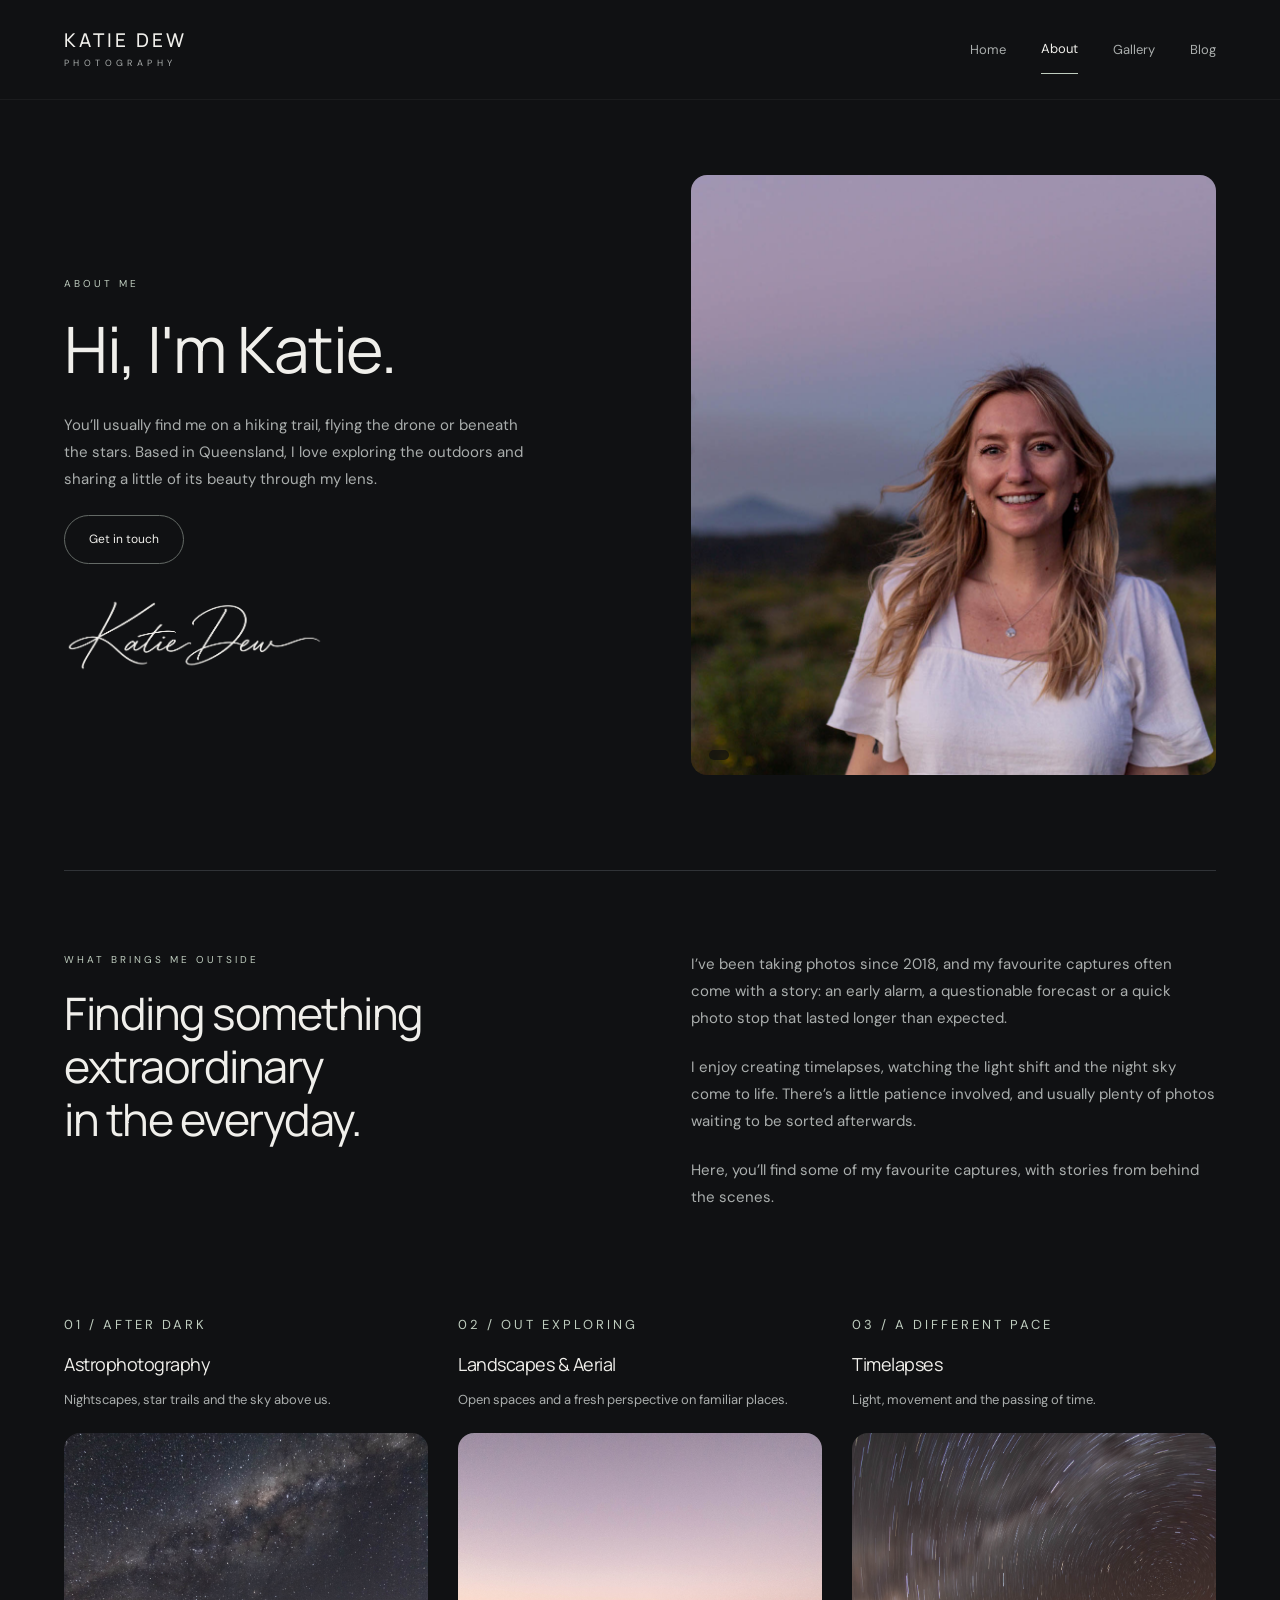
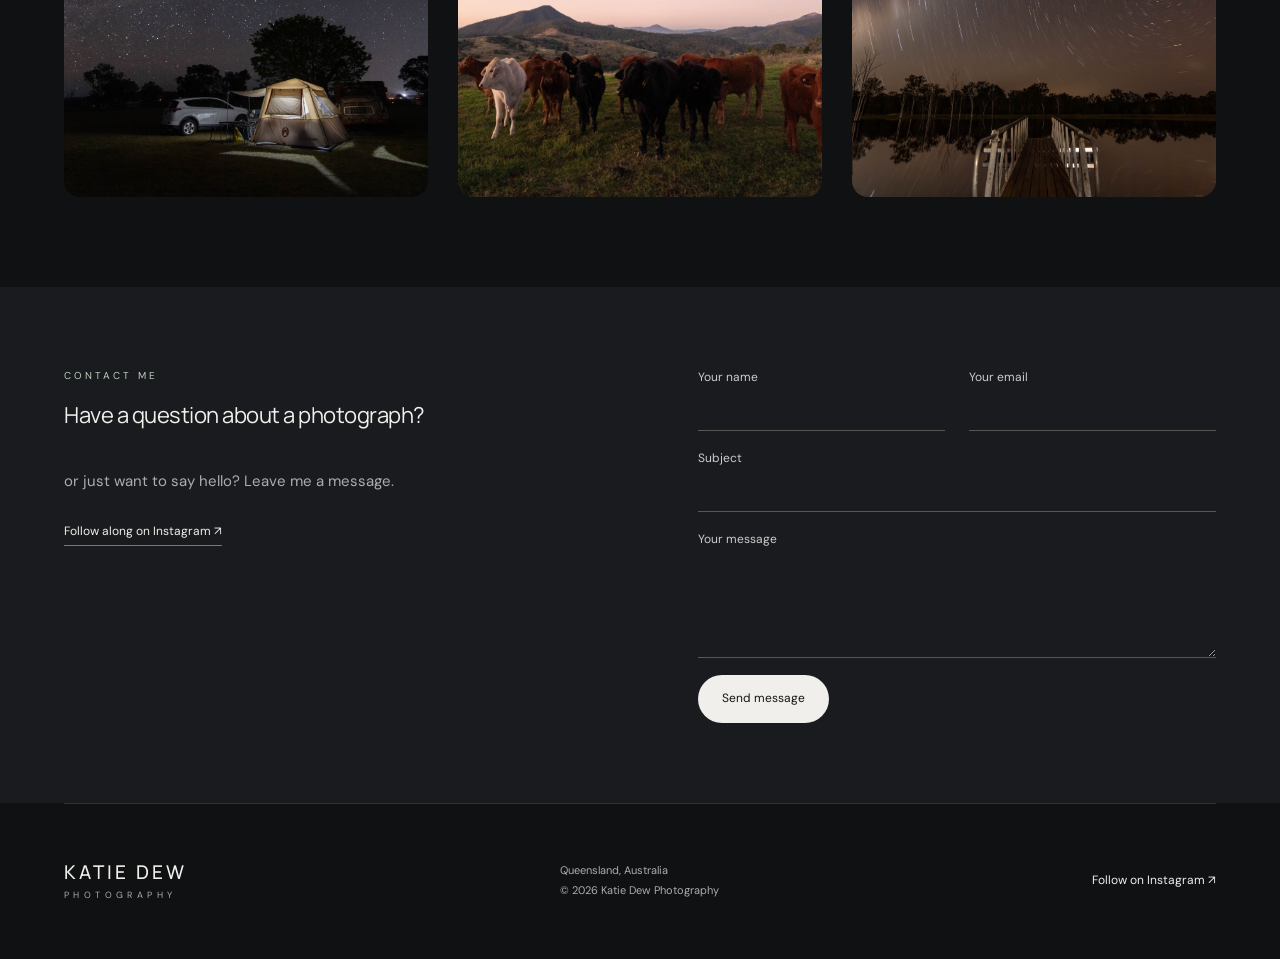
==== about.html @ 3c3237db "Update about.html" ====
<!doctype html>
<html lang="en-AU">
<head>
  <meta charset="utf-8">
  <meta name="viewport" content="width=device-width, initial-scale=1">
  <meta name="color-scheme" content="dark">
  <meta name="description" content="Katie Dew Photography — landscapes, astrophotography, aerial perspectives and adventures in Queensland, Australia.">

  <title>About me | Katie Dew Photography</title>

  <link rel="stylesheet" href="style.css">
  <script defer src="settings.js"></script>
  <script defer src="script.js"></script>
</head>

<body>
  <a class="skip" href="#main">Skip to content</a>

  <header class="header">
    <a class="wordmark" href="index.html">
      KATIE DEW
      <span>PHOTOGRAPHY</span>
    </a>

    <button
      class="menu-toggle"
      type="button"
      aria-controls="navigation"
      aria-expanded="false"
      aria-label="Open menu"
    >
      Menu <span aria-hidden="true">☰</span>
    </button>

    <nav id="navigation" aria-label="Main navigation">
      <a href="index.html">Home</a>
      <a href="about.html" aria-current="page">About</a>
      <a href="gallery.html">Gallery</a>
      <a href="blog.html">Blog</a>
    </nav>
  </header>

  <main id="main">
    <section class="wrap about-intro">
      <div>
        <p class="eyebrow">About me</p>
        <h1>Hi, I'm Katie.</h1>

        <p>
          You’ll usually find me on a hiking trail, flying the drone
          or beneath the stars. Based in Queensland, I love exploring
          the outdoors and sharing a little of its beauty through my lens.
        </p>

        <a class="button outline" href="#contact">
          Get in touch
        </a>

        <img
          class="signature-image"
          src="photos/katie-dew-signature.png"
          alt="Katie Dew"
          style="display:block; width:260px; max-width:100%; height:auto; margin-top:24px; object-fit:contain;"
        >
      </div>

      <div class="portrait">
        <img
          src="photos/aboutme.jpg"
          alt="Katie smiling"
          fetchpriority="high"
        >
        <span class="photo-note" data-demo></span>
      </div>
    </section>

    <section class="wrap story-section">
      <div>
        <p class="eyebrow">What brings me outside</p>
        <h2>
          Finding something<br>
          extraordinary<br>
          in the everyday.
        </h2>
      </div>

      <div>
        <p>
          I’ve been taking photos since 2018, and my favourite captures
          often come with a story: an early alarm, a questionable
          forecast or a quick photo stop that lasted longer than expected.
        </p>
        <p>
          I enjoy creating timelapses, watching the light shift
          and the night sky come to life. There’s a little patience
          involved, and usually plenty of photos waiting to be
          sorted afterwards.
        </p>

        <p>
          Here, you’ll find some of my favourite captures,
          with stories from behind the scenes.
        </p>
      </div>
    </section>

    <section class="wrap interests">
      <article>
        <p class="eyebrow">01 / After dark</p>
        <h3>Astrophotography</h3>
        <p>Nightscapes, star trails and the sky above us.</p>

        <a
          class="collection-photo"
          href="gallery.html#astrophotography"
          style="height:auto; aspect-ratio:1/1;"
        >
          <img
            src="photos/aboutme2.jpg"
            alt="Explore Katie's astrophotography"
            loading="lazy"
          >
        </a>
      </article>

      <article>
        <p class="eyebrow">02 / Out exploring</p>
        <h3>Landscapes &amp; Aerial</h3>
        <p>Open spaces and a fresh perspective on familiar places.</p>

        <a
          class="collection-photo"
          href="gallery.html#landscapes-aerial"
          style="height:auto; aspect-ratio:1/1;"
        >
          <img
            src="photos/aboutme1.jpg"
            alt="Explore Katie's landscape and aerial photography"
            loading="lazy"
          >
        </a>
      </article>

      <article>
        <p class="eyebrow">03 / A different pace</p>
        <h3>Timelapses</h3>
        <p>Light, movement and the passing of time.</p>

        <a
          class="collection-photo"
          href="gallery.html#timelapses"
          style="height:auto; aspect-ratio:1/1;"
        >
          <img
            src="photos/trails5.jpg"
            alt="Explore Katie's timelapses"
            loading="lazy"
          >
        </a>
      </article>
    </section>

    <section class="contact" id="contact">
      <div class="wrap contact-layout">
        <div>
          <p class="eyebrow">Contact me</p>
          <h3>Have a question about a photograph?</h3><br><p> or just want to say hello? Leave me a message. </p>

          <a
            class="text-link"
            href="https://www.instagram.com/katiedew_/"
            target="_blank"
            rel="noopener noreferrer"
          >
            Follow along on Instagram ↗
          </a>
        </div>

        <form
          id="formspree-contact"
          action="https://formspree.io/f/xgavokon"
          method="POST"
        >
          <div class="form-row">
            <label>
              Your name
              <input
                name="name"
                type="text"
                autocomplete="name"
                required
                maxlength="100"
              >
            </label>

            <label>
              Your email
              <input
                name="email"
                type="email"
                autocomplete="email"
                required
                maxlength="200"
              >
            </label>
          </div>

          <label>
            Subject
            <input
              name="subject"
              type="text"
              required
              maxlength="150"
            >
          </label>

          <label>
            Your message
            <textarea
              name="message"
              required
              maxlength="5000"
              rows="4"
            ></textarea>
          </label>

          <div class="form-actions">
            <button class="button" type="submit">
              Send message
            </button>
          </div>
        </form>
      </div>
    </section>
  </main>

  <footer class="footer">
    <a class="wordmark" href="index.html">
      KATIE DEW
      <span>PHOTOGRAPHY</span>
    </a>

    <p>
      Queensland, Australia<br>
      © <span data-year>2026</span> Katie Dew Photography
    </p>

    <a
      href="https://www.instagram.com/katiedew_/"
      target="_blank"
      rel="noopener noreferrer"
    >
      Follow on Instagram ↗
    </a>
  </footer>
</body>
</html>
---- style.css ----
@import url('https://fonts.googleapis.com/css2?family=Allura&family=DM+Sans:wght@400;500;600&family=Manrope:wght@400;500;600&display=swap');

:root {
  color-scheme: dark;
  --bg: #101113;
  --surface: #191b1e;
  --ink: #f0efeb;
  --muted: #aaaead;
  --line: #303337;
  --accent: #bfcdbf;
  --radius: 16px;
}

* {
  box-sizing: border-box;
}

html {
  scroll-behavior: smooth;
  scroll-padding-top: 110px;
}

body {
  margin: 0;
  background: var(--bg);
  color: var(--ink);
  font: 15px/1.8 'DM Sans', Arial, sans-serif;
}

body.modal-open {
  overflow: hidden;
}

a {
  color: inherit;
  text-decoration: none;
}

button,
input,
textarea {
  font: inherit;
}

button,
a,
input,
textarea {
  -webkit-tap-highlight-color: transparent;
}

button {
  color: inherit;
  cursor: pointer;
}

a:focus-visible,
button:focus-visible,
input:focus-visible,
textarea:focus-visible {
  outline: 2px solid var(--accent);
  outline-offset: 5px;
}

img {
  display: block;
  width: 100%;
  height: auto;
}

[hidden] {
  display: none !important;
}

.sr-only {
  position: absolute;
  width: 1px;
  height: 1px;
  padding: 0;
  margin: -1px;
  overflow: hidden;
  clip: rect(0, 0, 0, 0);
  white-space: nowrap;
  border: 0;
}

.skip {
  position: absolute;
  left: 15px;
  top: -80px;
  z-index: 20;
  padding: 10px;
  background: var(--ink);
  color: var(--bg);
}

.skip:focus {
  top: 15px;
}

/* Header */

.site-header,
.header {
  min-height: 100px;
  padding: 20px 5vw;
  display: flex;
  align-items: center;
  justify-content: space-between;
  gap: 24px;
  position: relative;
  z-index: 5;
  background: var(--bg);
  border-bottom: 1px solid #ffffff0c;
}

.wordmark {
  font: 500 19px/1.4 'Manrope', Arial, sans-serif;
  letter-spacing: 3px;
  white-space: nowrap;
}

.wordmark strong {
  font-weight: 500;
}

.wordmark span {
  display: block;
  color: var(--muted);
  font: 400 9px/2 'DM Sans', Arial, sans-serif;
  letter-spacing: 4.4px;
}

nav {
  display: flex;
  align-items: center;
  gap: 35px;
}

nav a {
  padding: 12px 0;
  color: var(--muted);
  font-size: 13px;
}

nav a:hover,
nav a[aria-current] {
  color: var(--ink);
}

nav a[aria-current] {
  border-bottom: 1px solid var(--accent);
}

.menu-toggle {
  display: none;
  padding: 8px 16px;
  background: none;
  border: 1px solid var(--line);
  border-radius: 30px;
  font-size: 20px;
}

/* Typography and shared layout */

.wrap {
  width: min(1200px, 90%);
  margin: auto;
}

.eyebrow {
  margin: 0 0 18px;
  color: var(--accent);
  font-size: 10px;
  letter-spacing: 3px;
  text-transform: uppercase;
}

h1,
h2,
h3 {
  font-family: 'Manrope', Arial, sans-serif;
  font-weight: 400;
  line-height: 1.18;
  letter-spacing: -1.5px;
}

h1 {
  margin: 0 0 25px;
  font-size: clamp(38px, 5vw, 72px);
}

h2 {
  margin: 0 0 25px;
  font-size: clamp(29px, 3.5vw, 47px);
}

h3 {
  margin: 12px 0;
  font-size: 22px;
  letter-spacing: -0.5px;
}

p {
  margin: 0 0 22px;
  color: var(--muted);
}

.button {
  display: inline-flex;
  align-items: center;
  justify-content: center;
  gap: 25px;
  padding: 13px 24px;
  background: var(--ink);
  color: #141615;
  border: 0;
  border-radius: 40px;
  font-size: 12px;
}

.button.outline {
  background: transparent;
  color: var(--ink);
  border: 1px solid #646a66;
}

.text-link {
  padding-bottom: 6px;
  border-bottom: 1px solid #727b73;
  font-size: 12px;
}

.section {
  padding: 95px 0;
}

/* Homepage hero */

.home-hero,
.hero {
  position: relative;
  isolation: isolate;
  display: flex;
  align-items: center;
  min-height: 660px;
  height: calc(100svh - 100px);
  max-height: 1000px;
  overflow: hidden;
}

.home-hero > .hero-image,
.hero > img {
  position: absolute;
  inset: 0;
  z-index: 0;
  width: 100%;
  height: 100%;
  object-fit: cover;
  object-position: center;
  filter: brightness(0.6);
}

.home-hero::after,
.hero::after {
  content: '';
  position: absolute;
  inset: 0;
  z-index: 1;
  pointer-events: none;
  background:
    linear-gradient(90deg, #070b12b0, transparent 90%),
    linear-gradient(0deg, #101113, transparent 30%);
}

.hero-copy {
  position: relative;
  z-index: 2;
  padding: 60px 0;
}

.home-hero > .hero-copy {
  width: min(1200px, 90%);
  margin: auto;
}

.home-hero h1,
.hero h1 {
  max-width: 900px;
  font-size: clamp(48px, 7vw, 98px);
  letter-spacing: -3px;
}

.home-hero p,
.hero p {
  max-width: 460px;
  color: #d3d9d7;
}

.hero-foot {
  position: absolute;
  bottom: 35px;
  z-index: 2;
  width: 100%;
  display: flex;
  justify-content: space-between;
  color: #c9cfca;
  font-size: 11px;
  letter-spacing: 1px;
}

/* Homepage selected work */

.featured {
  padding-top: 80px;
  padding-bottom: 95px;
}

.section-heading {
  display: flex;
  justify-content: space-between;
  align-items: flex-end;
  gap: 25px;
  margin-bottom: 35px;
}

.section-heading h2,
.section-heading .eyebrow {
  margin-bottom: 0;
}

.category-grid,
.collections {
  display: grid;
  grid-template-columns: repeat(3, minmax(0, 1fr));
  gap: 24px;
}

.category-card {
  display: block;
  min-width: 0;
}

.category-card > .category-photo {
  display: block;
  width: 100%;
  height: 360px;
  object-fit: cover;
  object-position: center;
  border-radius: var(--radius);
  transition: filter 0.25s ease;
}

.category-card:hover > .category-photo {
  filter: brightness(0.85);
}

.category-card > div {
  display: flex;
  justify-content: space-between;
  align-items: center;
  gap: 15px;
  margin-top: 20px;
}

.category-card h3 {
  margin: 0;
  font-size: 19px;
}

.category-card > div > span {
  flex-shrink: 0;
  color: var(--muted);
  font-size: 12px;
}

.category-card > p {
  margin-top: 10px;
  font-size: 12px;
}

/* Collection layouts used on other pages */

.collection-photo {
  display: block;
  height: 360px;
  border-radius: var(--radius);
  overflow: hidden;
}

.collection-photo img {
  width: 100%;
  height: 100%;
  object-fit: cover;
  transition: transform 0.5s;
}

.collection:hover img {
  transform: scale(1.04);
}

.collection-title {
  display: flex;
  justify-content: space-between;
  align-items: center;
  gap: 15px;
  margin-top: 20px;
}

.collection h3 {
  font-size: 19px;
}

.collection p {
  font-size: 12px;
}

/* About */

.about-intro {
  display: grid;
  grid-template-columns: 1fr 1fr;
  align-items: center;
  gap: 8vw;
  padding: 75px 0 95px;
}

.portrait {
  position: relative;
  height: 600px;
  border-radius: var(--radius);
  overflow: hidden;
}

.portrait img {
  width: 100%;
  height: 100%;
  object-fit: cover;
}

.photo-note {
  position: absolute;
  bottom: 15px;
  left: 18px;
  padding: 5px 10px;
  background: #111b;
  color: white;
  border-radius: 10px;
  font-size: 10px;
}

.about-intro p {
  max-width: 470px;
}

.signature {
  margin-top: 26px;
  color: var(--ink);
  font-family: 'Allura', cursive;
  font-size: 52px;
  font-weight: 400;
  font-style: normal;
  line-height: 1.3;
}

.story-section {
  display: grid;
  grid-template-columns: 1fr 1fr;
  gap: 8vw;
  padding: 80px 0;
  border-top: 1px solid var(--line);
}

.interests {
  display: grid;
  grid-template-columns: repeat(3, 1fr);
  gap: 30px;
  padding-bottom: 90px;
}

.interests h3 {
  font-size: 18px;
}

.interests p {
  font-size: 13px;
}

/* Contact */

.contact {
  padding: 80px 0;
  background: var(--surface);
}

.contact-layout {
  display: grid;
  grid-template-columns: 1fr 1fr;
  gap: 9vw;
}

.contact p {
  max-width: 380px;
}

form label {
  display: block;
  margin-bottom: 17px;
  color: #c9cecb;
  font-size: 12px;
}

input,
textarea {
  display: block;
  width: 100%;
  padding: 10px 0;
  background: transparent;
  color: var(--ink);
  border: 0;
  border-bottom: 1px solid #535854;
  border-radius: 0;
}

textarea {
  min-height: 100px;
  resize: vertical;
}

.form-row {
  display: grid;
  grid-template-columns: 1fr 1fr;
  gap: 24px;
}

.form-actions {
  display: flex;
  flex-wrap: wrap;
  gap: 15px;
}

.form-help {
  margin-top: 18px !important;
  font-size: 11px;
}

.notice {
  margin: 25px 0;
  padding: 12px 17px;
  color: #c5c9bd;
  border: 1px solid var(--line);
  border-radius: 10px;
  font-size: 11px;
}

/* Page introductions */

.page-title,
.page-intro {
  padding: 70px 0 35px;
}

.page-title h1 {
  margin-bottom: 20px;
}

.page-title p {
  max-width: 580px;
}

/* Gallery */

.filterbar {
  display: flex;
  flex-wrap: wrap;
  gap: 10px;
  margin: 0 0 30px;
}

.filter {
  min-height: 44px;
  padding: 9px 18px;
  background: none;
  color: var(--muted);
  border: 1px solid var(--line);
  border-radius: 30px;
  font-size: 12px;
}

.filter[aria-pressed="true"] {
  background: var(--ink);
  color: var(--bg);
  border-color: var(--ink);
}

.gallery-section {
  padding: 40px 0 65px;
  scroll-margin-top: 30px;
}

.gallery-section h2 {
  font-size: 31px;
}

.masonry {
  columns: 3;
  column-gap: 18px;
}

.shot {
  display: block;
  position: relative;
  width: 100%;
  margin: 0 0 18px;
  padding: 0;
  background: none;
  border: 0;
  border-radius: var(--radius);
  overflow: hidden;
  text-align: left;
  break-inside: avoid;
}

.shot img {
  width: 100%;
  height: auto;
  aspect-ratio: var(--ratio);
  object-fit: cover;
  transition: filter 0.25s;
}

.shot:hover img {
  filter: brightness(0.75);
}

.shot-caption {
  position: absolute;
  bottom: 0;
  left: 0;
  right: 0;
  padding: 40px 18px 17px;
  background: linear-gradient(transparent, #000b);
  font-size: 12px;
}

.gallery-count {
  font-size: 12px;
}

/* Videos and blog */

.video-grid,
.blog-grid {
  display: grid;
  grid-template-columns: repeat(3, 1fr);
  gap: 28px;
}

.video-card .video-thumb {
  position: relative;
  aspect-ratio: 16 / 10;
  border-radius: var(--radius);
  overflow: hidden;
}

.video-thumb img {
  width: 100%;
  height: 100%;
  object-fit: cover;
}

.play {
  position: absolute;
  left: 50%;
  top: 50%;
  transform: translate(-50%, -50%);
  display: grid;
  place-items: center;
  width: 50px;
  height: 50px;
  background: #111c;
  border: 1px solid #fffb;
  border-radius: 50%;
}

.video-card p,
.video-card a {
  font-size: 12px;
}

.video-card h3 {
  font-size: 19px;
}

.sample-badge {
  color: var(--accent);
  font-size: 9px;
  letter-spacing: 2px;
  text-transform: uppercase;
}

.blog-card {
  padding-bottom: 35px;
}

.blog-image {
  height: 255px;
  margin-bottom: 23px;
  border-radius: var(--radius);
  overflow: hidden;
}

.blog-image img {
  width: 100%;
  height: 100%;
  object-fit: cover;
}

.blog-card:nth-child(3n+2) .blog-image {
  height: 310px;
}

.blog-card h2 {
  margin: 14px 0;
  font-size: 24px;
  letter-spacing: -0.7px;
}

.blog-card p {
  font-size: 13px;
}

.blog-card .meta {
  color: var(--muted);
  font-size: 10px;
  letter-spacing: 1px;
  text-transform: uppercase;
}

/* Articles */

.article {
  max-width: 770px;
  padding: 70px 0 90px;
}

.article h1 {
  font-size: clamp(35px, 5vw, 62px);
}

.article-image {
  height: 420px;
  margin: 35px 0;
  border-radius: var(--radius);
  overflow: hidden;
}

.article-image img {
  width: 100%;
  height: 100%;
  object-fit: cover;
}

.article h2 {
  margin-top: 40px;
  font-size: 29px;
}

.article p {
  font-size: 16px;
}

/* Footer */

footer,
.footer {
  display: flex;
  align-items: center;
  justify-content: space-between;
  gap: 30px;
  width: 90%;
  margin: auto;
  padding: 55px 0;
  border-top: 1px solid var(--line);
  font-size: 11px;
}

footer p,
.footer p {
  margin: 0;
  font-size: 11px;
}

footer > a:last-child,
.footer > a:last-child {
  font-size: 12px;
}

/* Lightbox */

.lightbox {
  width: 100vw;
  height: 100dvh;
  max-width: none;
  max-height: none;
  margin: 0;
  padding: 65px;
  background: #090b0df7;
  color: var(--ink);
  border: 0;
  overflow: hidden;
}

.lightbox::backdrop {
  background: #000;
}

.lightbox[open] {
  display: flex;
  align-items: center;
  justify-content: center;
  gap: 20px;
}

.lightbox figure {
  display: flex;
  flex-direction: column;
  align-items: center;
  justify-content: center;
  width: 100%;
  height: 100%;
  margin: 0;
}

.lightbox img {
  width: auto;
  height: auto;
  max-width: 100%;
  max-height: 88%;
  object-fit: contain;
}

.lightbox figcaption {
  margin-top: 16px;
  font-size: 12px;
  text-align: center;
}

.lightbox button {
  flex-shrink: 0;
  width: 44px;
  height: 44px;
  background: #252a2d;
  border: 1px solid #636963;
  border-radius: 50%;
  font-size: 30px;
  line-height: 1;
}

.lightbox-close {
  position: absolute;
  right: 20px;
  top: 18px;
}

/* Tablet */

@media (max-width: 1000px) {
  .about-intro {
    gap: 5vw;
  }

  .portrait {
    height: 500px;
  }

  .category-card > .category-photo,
  .collection-photo {
    height: 280px;
  }

  .video-grid,
  .blog-grid {
    gap: 20px;
  }

  .masonry {
    columns: 2;
  }

  .interests {
    gap: 20px;
  }

  .contact-layout {
    gap: 5vw;
  }

  .blog-image {
    height: 220px;
  }
}

/* Mobile */

@media (max-width: 720px) {
  .site-header,
  .header {
    min-height: 85px;
    padding: 15px 5vw;
  }

  .wordmark {
    font-size: 16px;
  }

  .wordmark span {
    font-size: 8px;
  }

  .menu-toggle {
    display: flex;
    align-items: center;
    justify-content: center;
    min-height: 44px;
  }

  nav {
    display: none;
    position: absolute;
    left: 0;
    right: 0;
    top: 100%;
    flex-direction: column;
    align-items: stretch;
    gap: 6px;
    padding: 25px 5vw;
    background: var(--bg);
    border-bottom: 1px solid var(--line);
  }

  nav.open {
    display: flex;
  }

  nav a {
    padding: 11px 0;
  }

  .home-hero,
  .hero {
    min-height: 590px;
    height: calc(90svh - 85px);
  }

  .home-hero h1,
  .hero h1 {
    font-size: clamp(40px, 9vw, 64px);
    letter-spacing: -1.6px;
  }

  .hero-foot {
    font-size: 9px;
  }

  .section,
  .featured {
    padding-top: 65px;
    padding-bottom: 65px;
  }

  .section-heading {
    flex-direction: column;
    align-items: flex-start;
  }

  .category-grid,
  .collections {
    grid-template-columns: 1fr;
    gap: 30px;
  }

  .category-card > .category-photo,
  .collection-photo {
    height: 330px;
  }

  .about-intro {
    grid-template-columns: 1fr;
    gap: 35px;
    padding: 40px 0 65px;
  }

  .portrait {
    height: 430px;
  }

  .story-section {
    grid-template-columns: 1fr;
    gap: 20px;
    padding: 55px 0;
  }

  .interests {
    grid-template-columns: 1fr;
    gap: 12px;
    padding-bottom: 50px;
  }

  .contact {
    padding: 55px 0;
  }

  .contact-layout {
    grid-template-columns: 1fr;
    gap: 25px;
  }

  .video-grid,
  .blog-grid {
    grid-template-columns: 1fr;
  }

  .blog-image,
  .blog-card:nth-child(3n+2) .blog-image {
    height: 300px;
  }

  .page-title,
  .page-intro {
    padding-top: 45px;
  }

  .gallery-section {
    padding: 25px 0 40px;
  }

  .masonry {
    columns: 2;
    column-gap: 10px;
  }

  .shot {
    margin-bottom: 10px;
    border-radius: 10px;
  }

  .shot-caption {
    padding: 30px 10px 10px;
    font-size: 10px;
  }

  footer,
  .footer {
    flex-direction: column;
    align-items: flex-start;
    gap: 20px;
  }

  .lightbox {
    padding: 65px 10px;
  }

  .lightbox[open] {
    gap: 5px;
  }

  .lightbox button {
    width: 36px;
    height: 44px;
    border-radius: 10px;
  }

  .article-image {
    height: 280px;
  }
}

@media (max-width: 380px) {
  .masonry {
    columns: 1;
  }

  .form-row {
    grid-template-columns: 1fr;
    gap: 0;
  }

  .filter {
    padding: 9px 12px;
  }
}

@media (prefers-reduced-motion: reduce) {
  html {
    scroll-behavior: auto;
  }

  * {
    transition: none !important;
  }
}
/* Three tiles across, with Timelapses centred below */
@media (min-width: 721px) {
  #collections .collections {
    display: grid;
    grid-template-columns: repeat(3, minmax(0, 1fr));
    gap: 24px;
  }

  #collections .collection:nth-child(4) {
    grid-column: 2;
  }
}
/* Signature image on the About page */
img.signature-image {
  display: block;
  width: 260px;
  max-width: 100%;
  height: auto;
  margin: 24px 0 0;
  object-fit: contain;
}
/* Lighten only the homepage's main image */
body:has(#collections) .hero > img {
  filter: brightness(0.85);
}
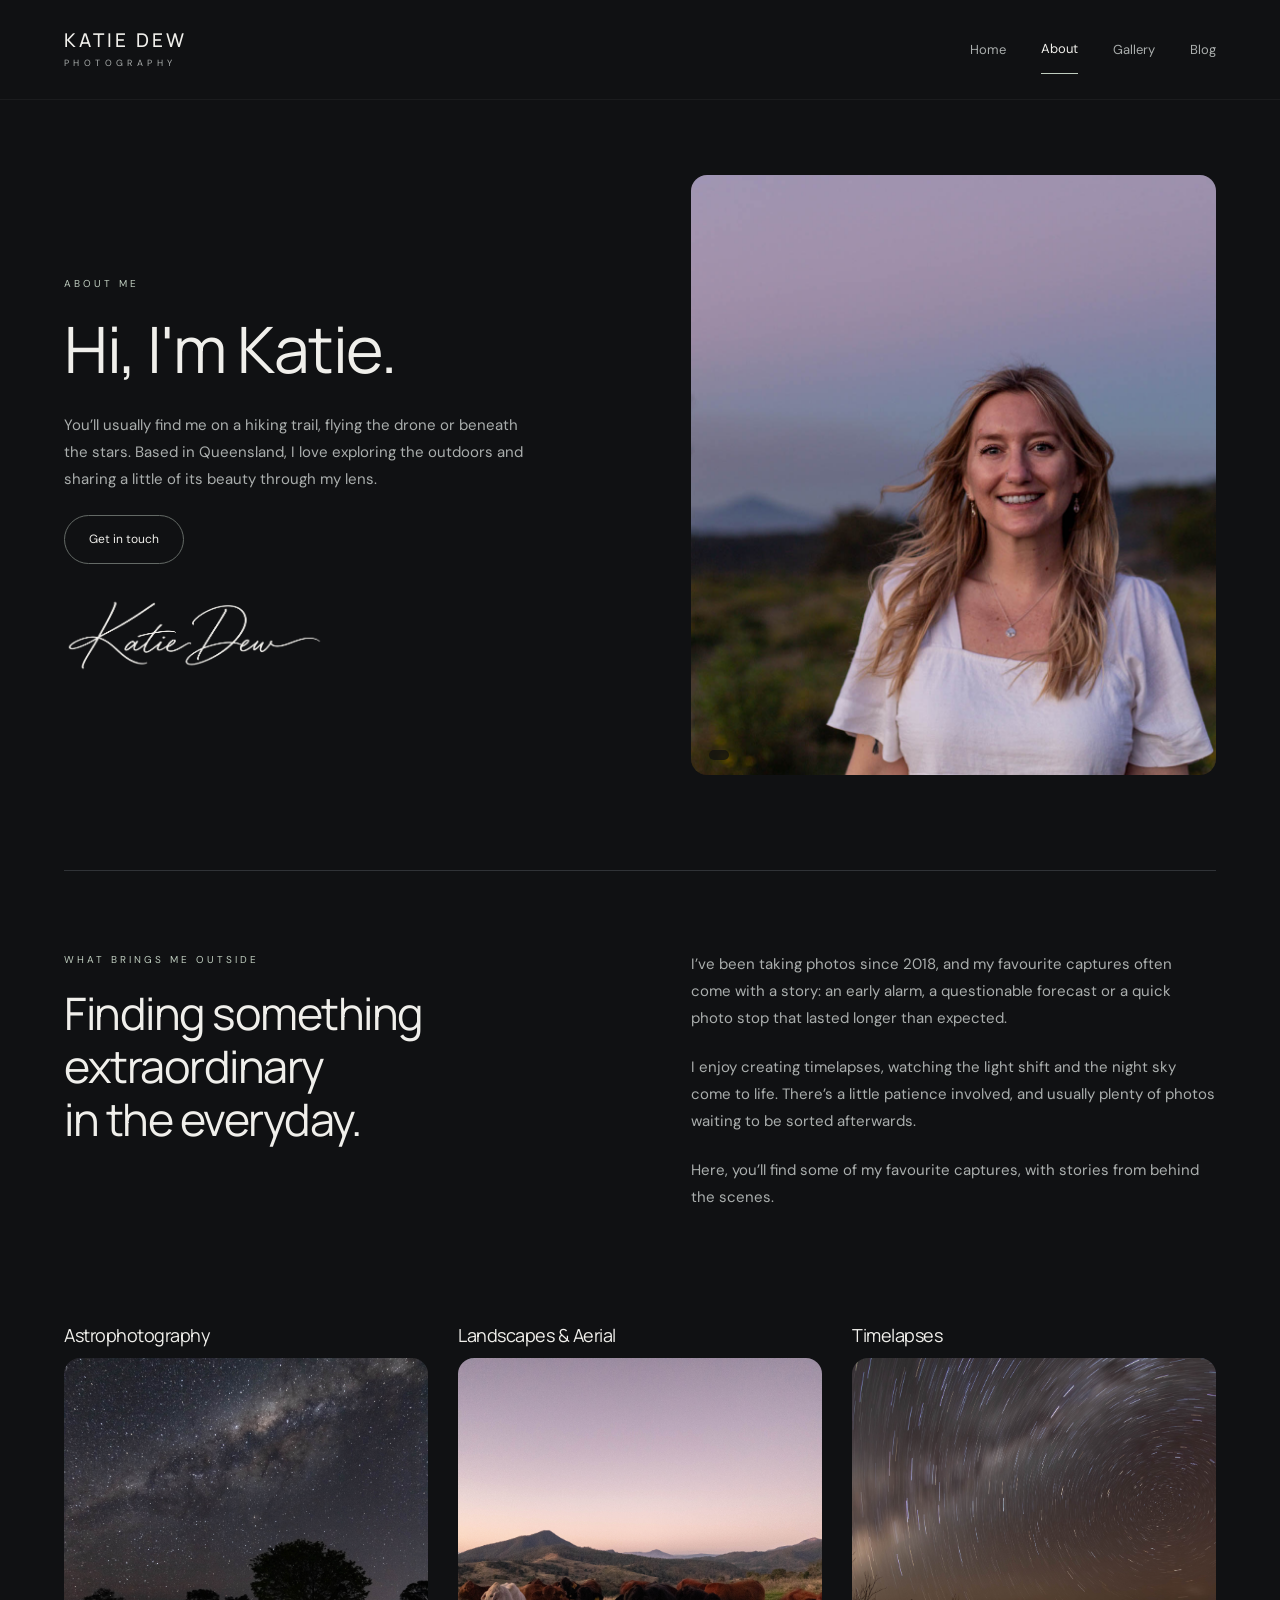
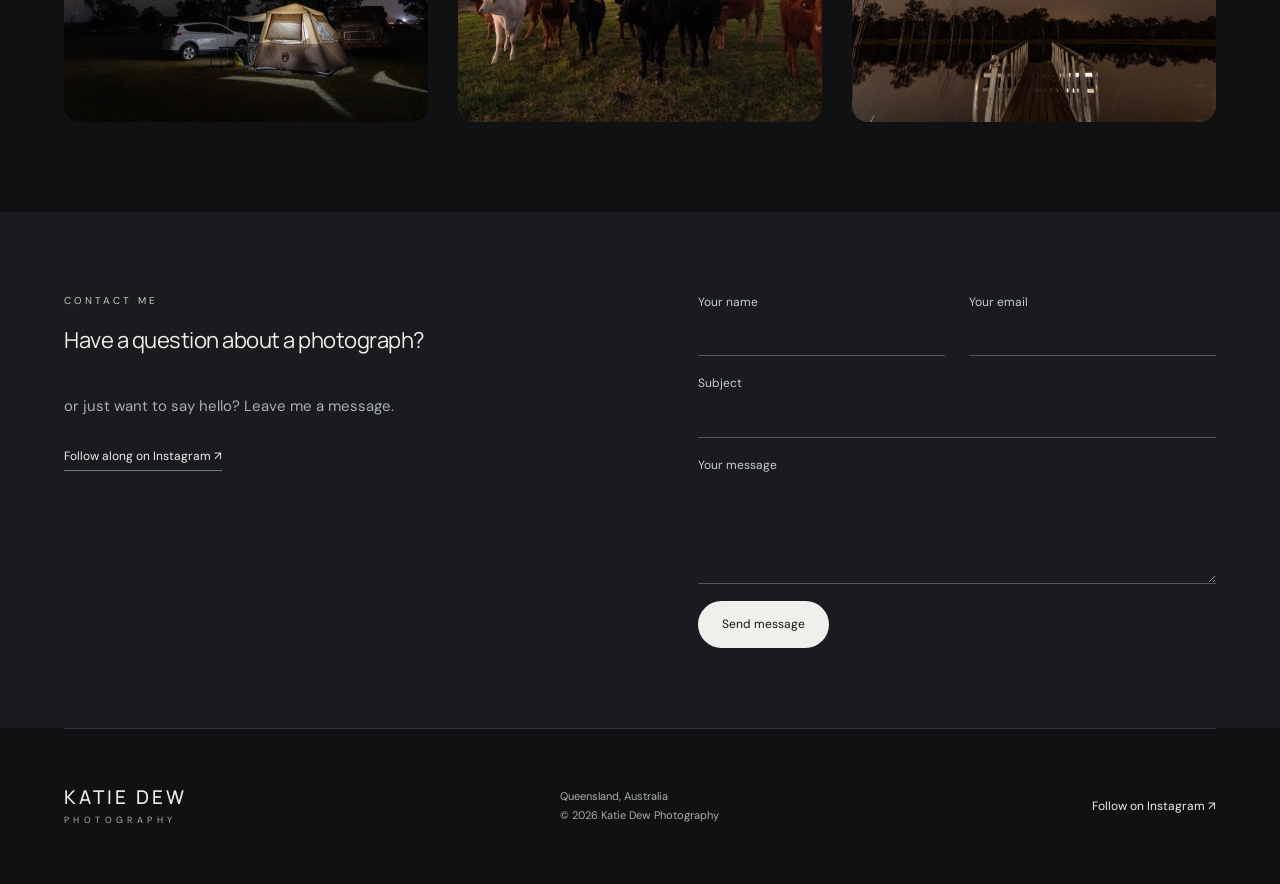
==== commit aac11da7: "Update about.html" ====
--- a/about.html
+++ b/about.html
@@ -106,9 +106,7 @@
 
     <section class="wrap interests">
       <article>
-        <p class="eyebrow">01 / After dark</p>
         <h3>Astrophotography</h3>
-        <p>Nightscapes, star trails and the sky above us.</p>
 
         <a
           class="collection-photo"
@@ -124,9 +122,7 @@
       </article>
 
       <article>
-        <p class="eyebrow">02 / Out exploring</p>
         <h3>Landscapes &amp; Aerial</h3>
-        <p>Open spaces and a fresh perspective on familiar places.</p>
 
         <a
           class="collection-photo"
@@ -142,9 +138,7 @@
       </article>
 
       <article>
-        <p class="eyebrow">03 / A different pace</p>
         <h3>Timelapses</h3>
-        <p>Light, movement and the passing of time.</p>
 
         <a
           class="collection-photo"
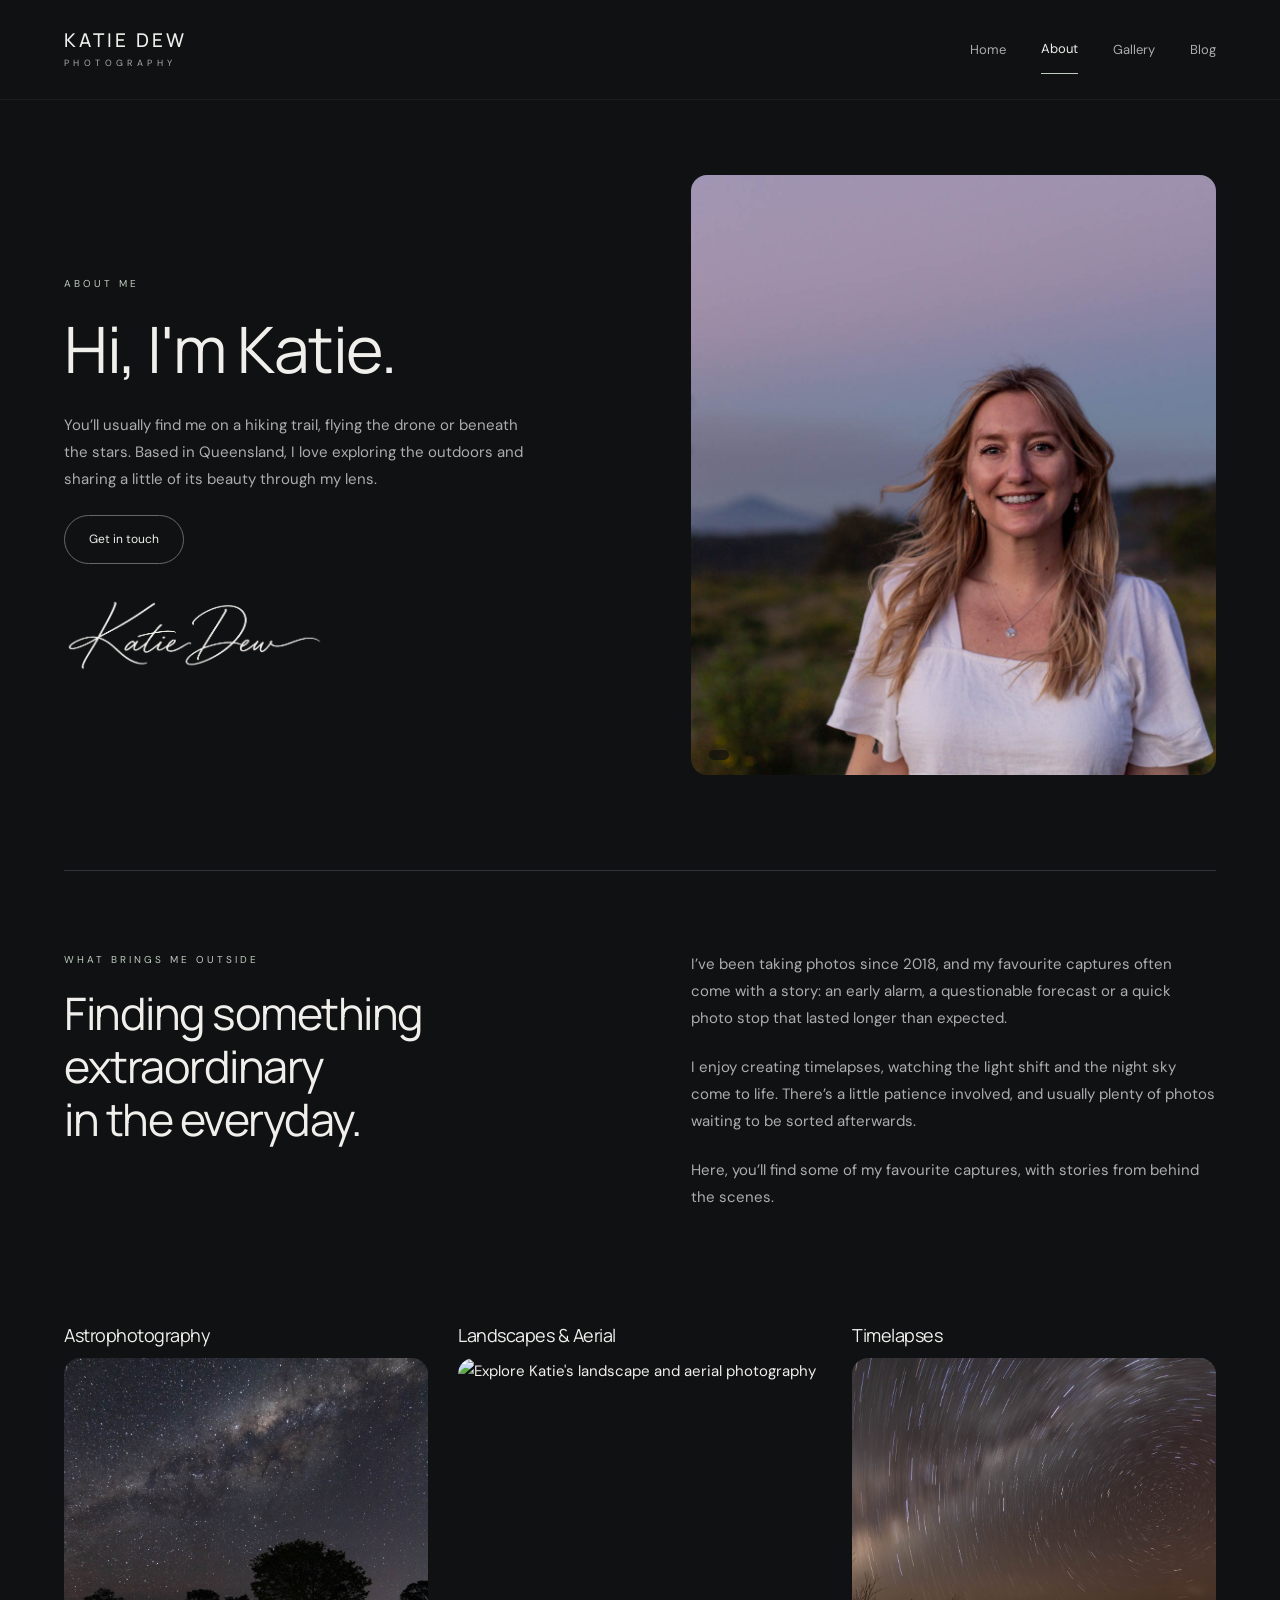
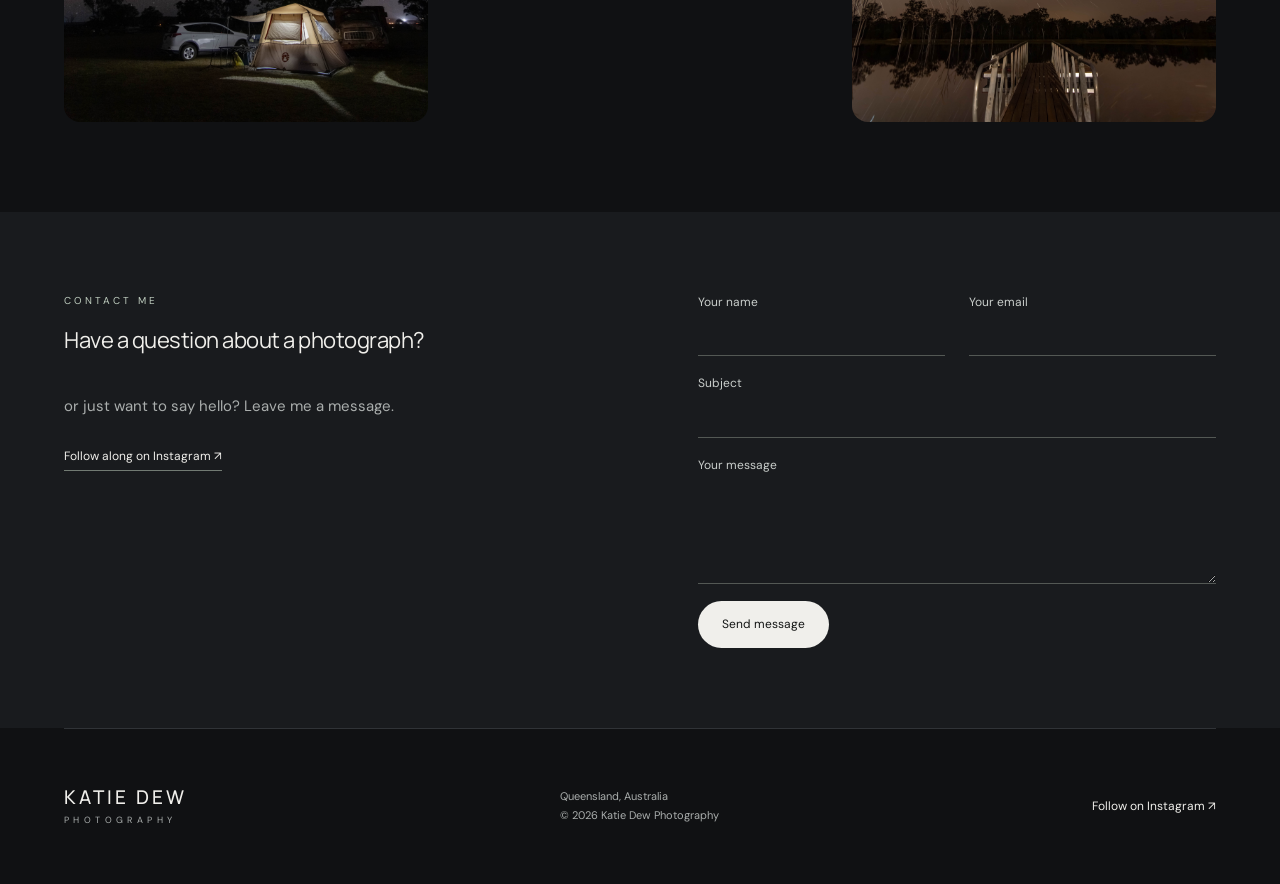
==== commit b230782b: "Update about.html" ====
--- a/about.html
+++ b/about.html
@@ -130,7 +130,7 @@
           style="height:auto; aspect-ratio:1/1;"
         >
           <img
-            src="photos/aboutme1.jpg"
+            src="photos/glasshouse4.jpg"
             alt="Explore Katie's landscape and aerial photography"
             loading="lazy"
           >
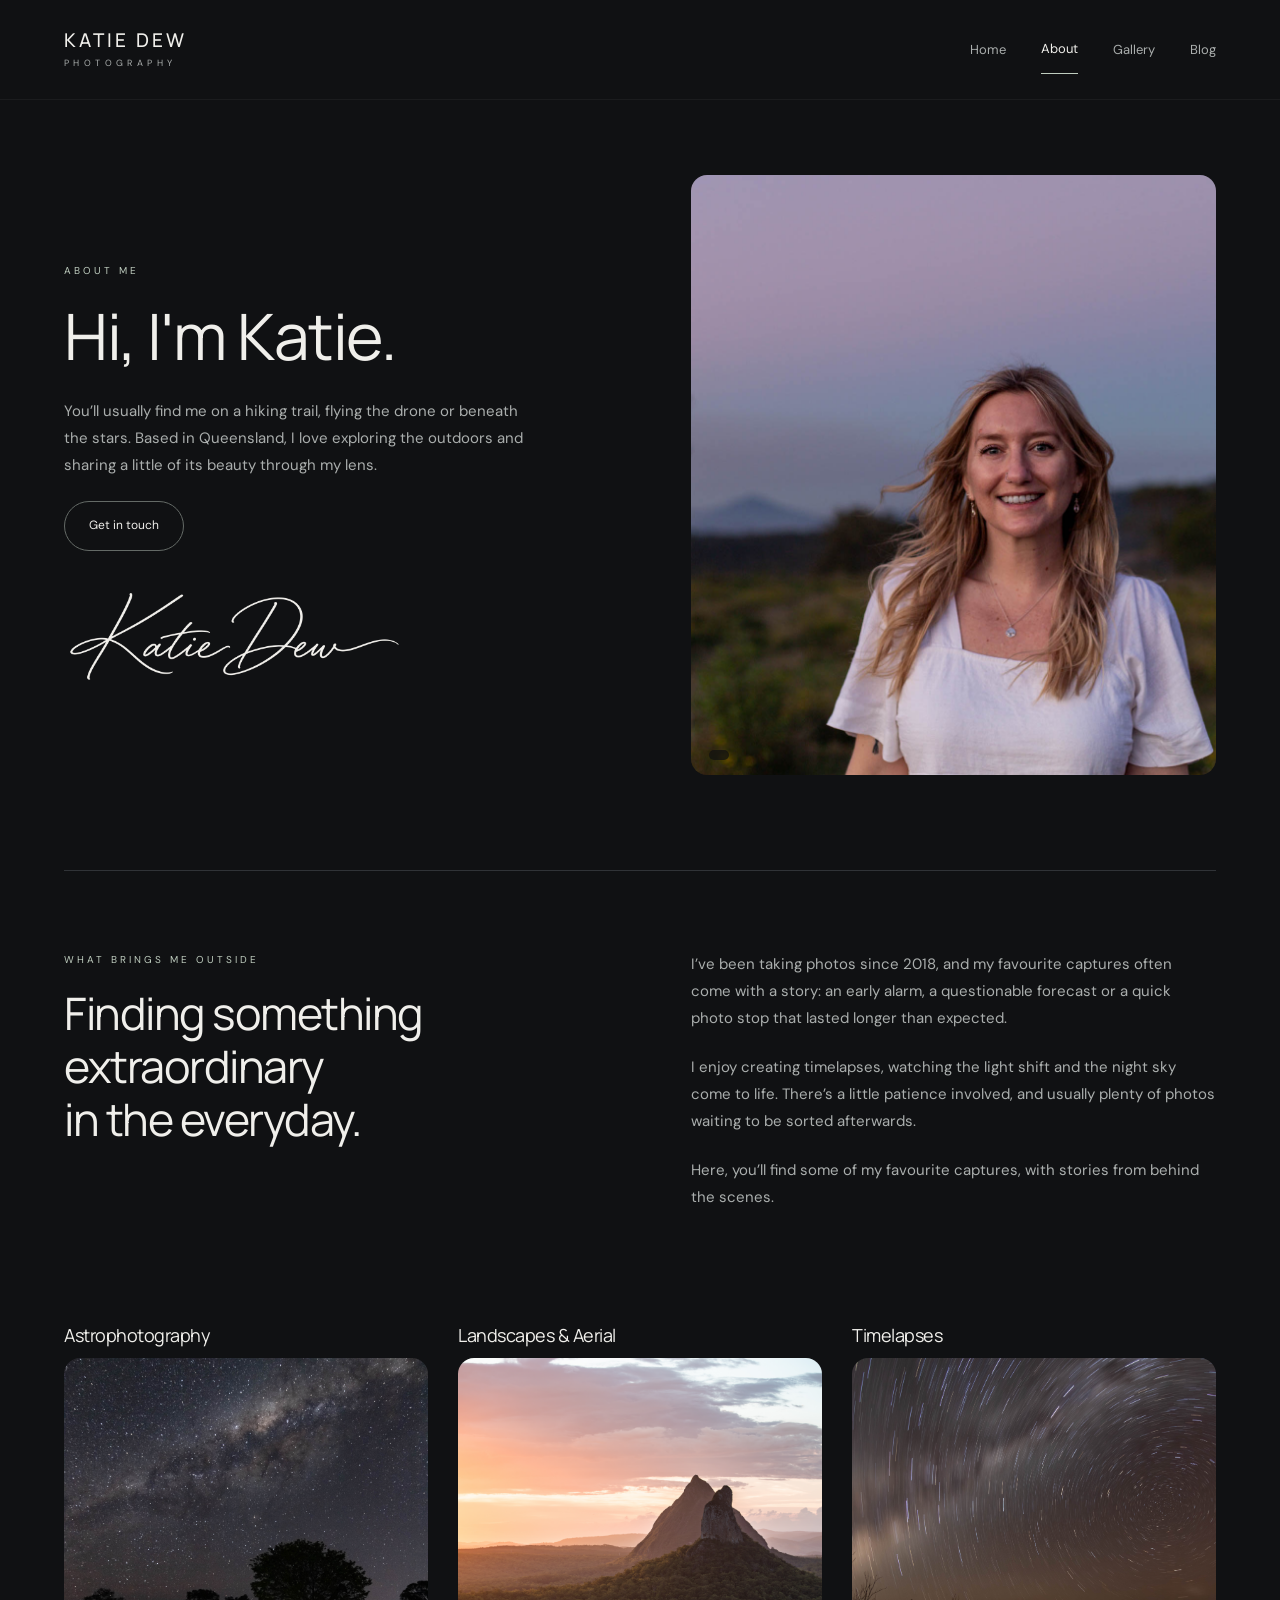
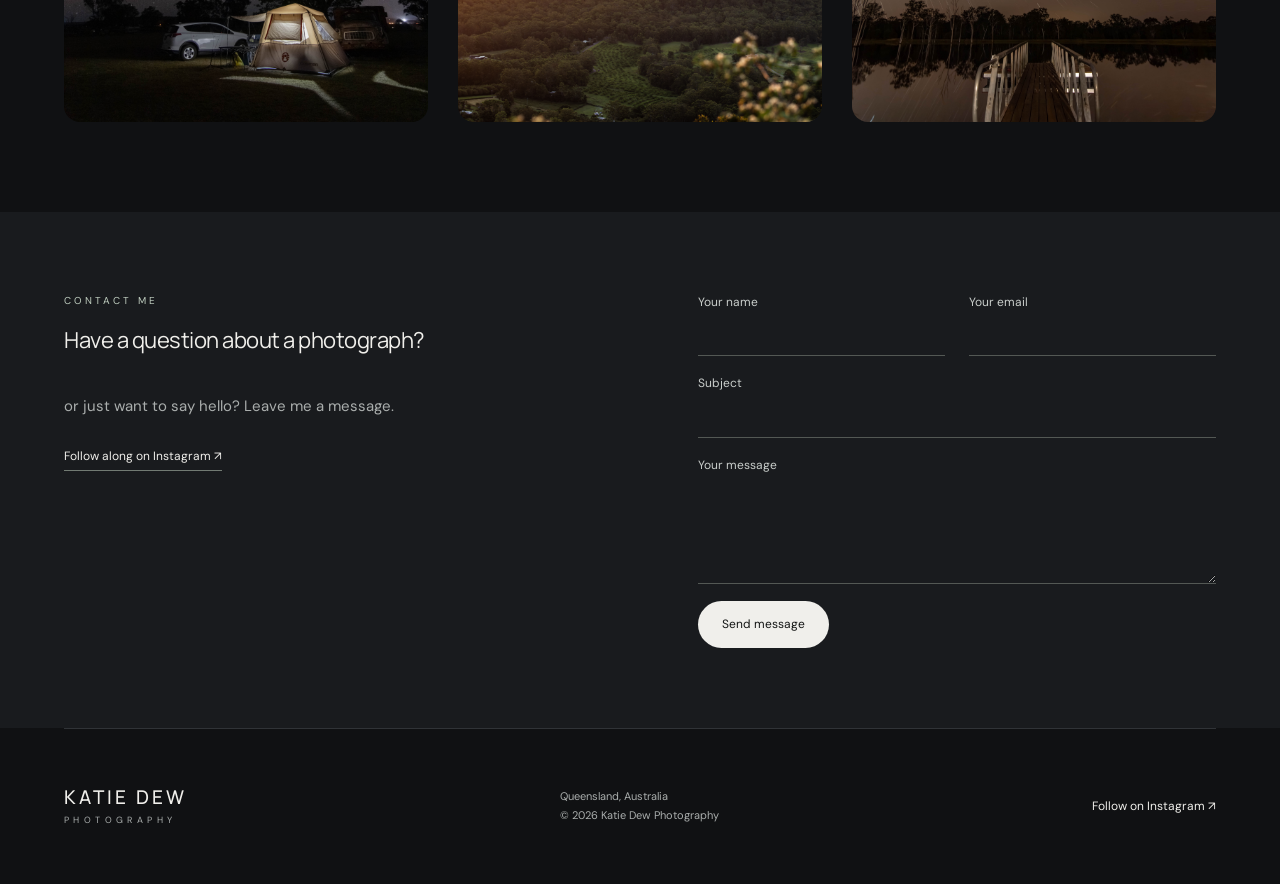
==== commit b3a64e9e: "Update about.html" ====
--- a/about.html
+++ b/about.html
@@ -60,7 +60,7 @@
           class="signature-image"
           src="photos/katie-dew-signature.png"
           alt="Katie Dew"
-          style="display:block; width:260px; max-width:100%; height:auto; margin-top:24px; object-fit:contain;"
+          style="display:block; width:340px; max-width:100%; height:auto; margin-top:24px; object-fit:contain;"
         >
       </div>
 
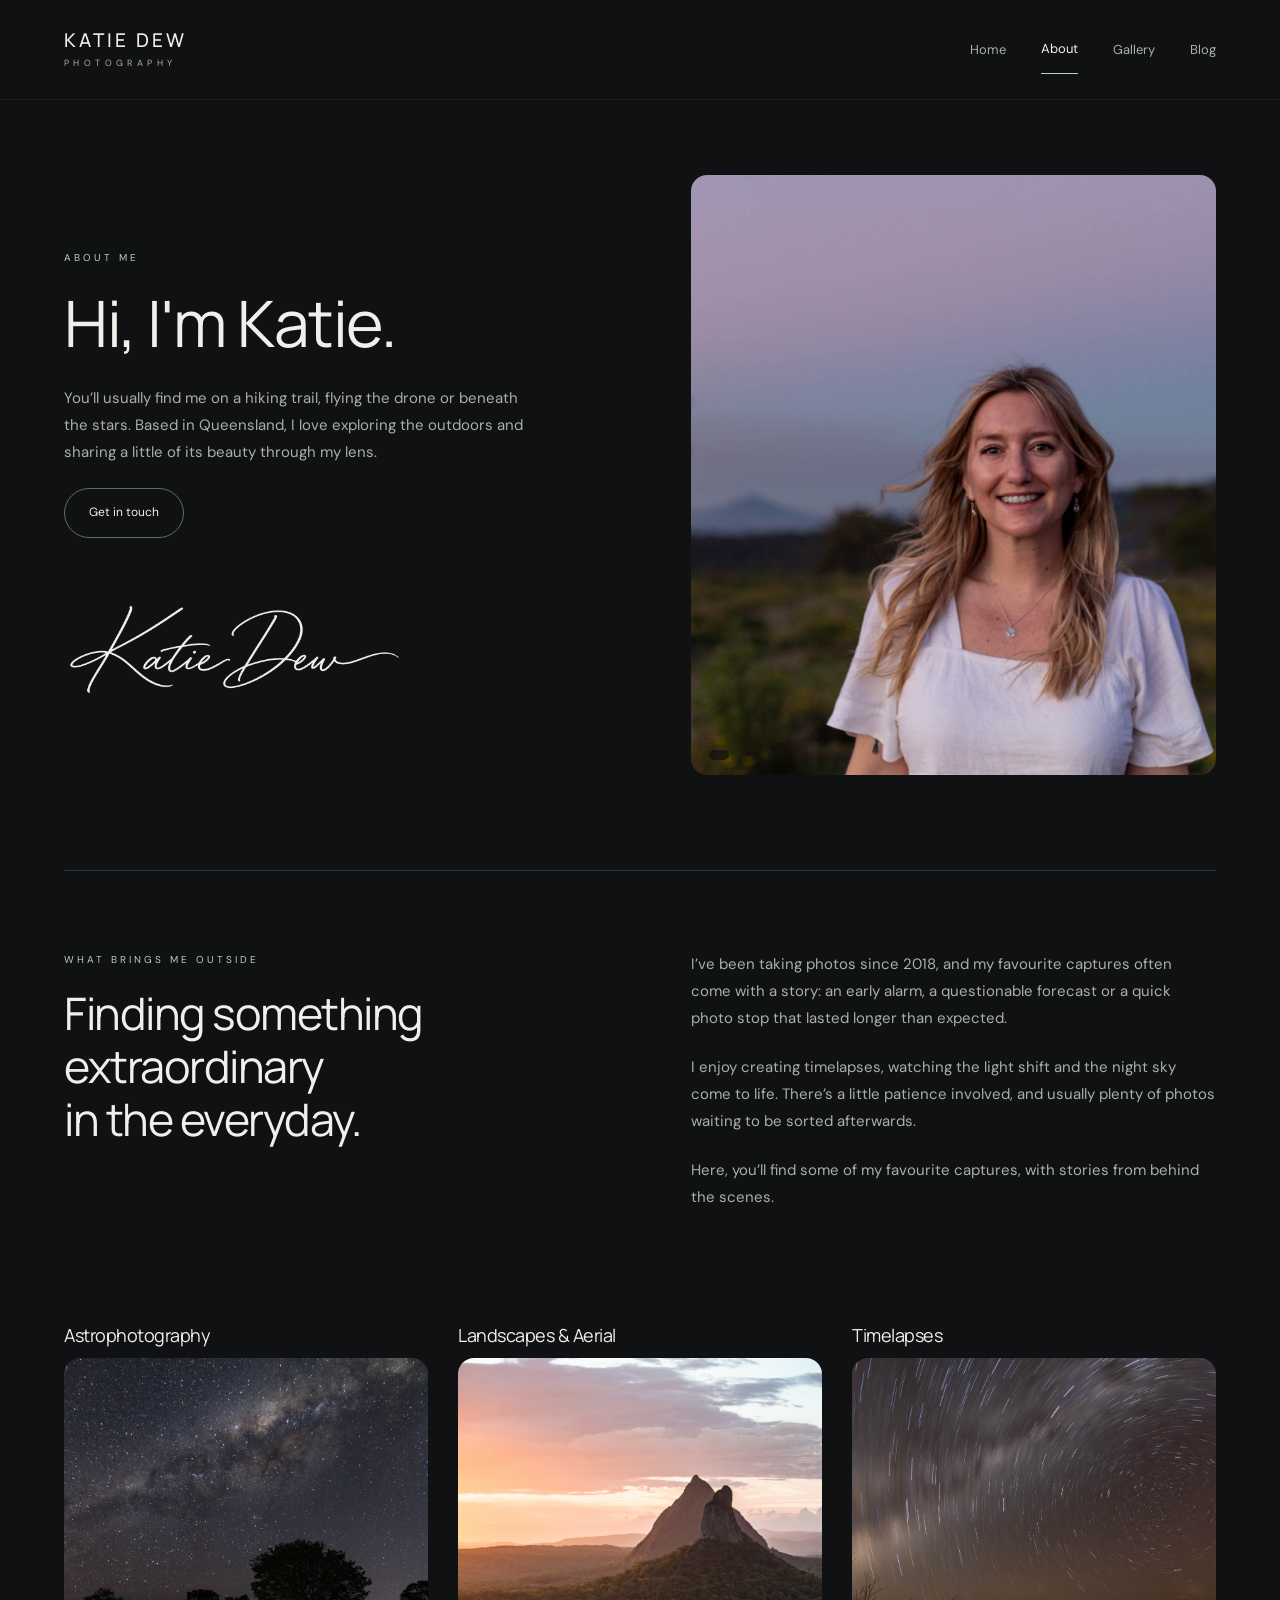
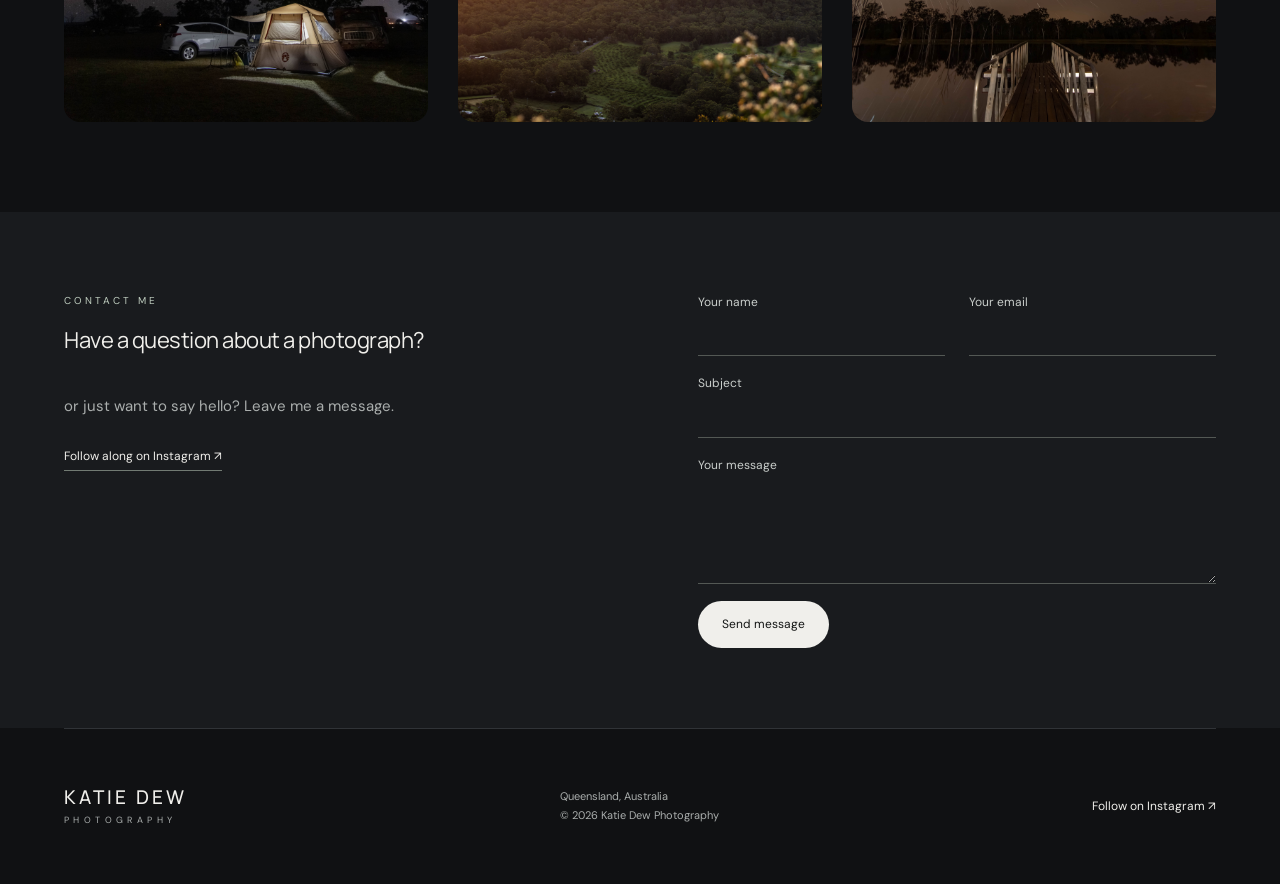
==== commit a5410c5f: "Update about.html" ====
--- a/about.html
+++ b/about.html
@@ -60,7 +60,7 @@
           class="signature-image"
           src="photos/katie-dew-signature.png"
           alt="Katie Dew"
-          style="display:block; width:340px; max-width:100%; height:auto; margin-top:24px; object-fit:contain;"
+          style="display:block; width:340px; max-width:100%; height:auto; margin-top:50px; object-fit:contain;"
         >
       </div>
 
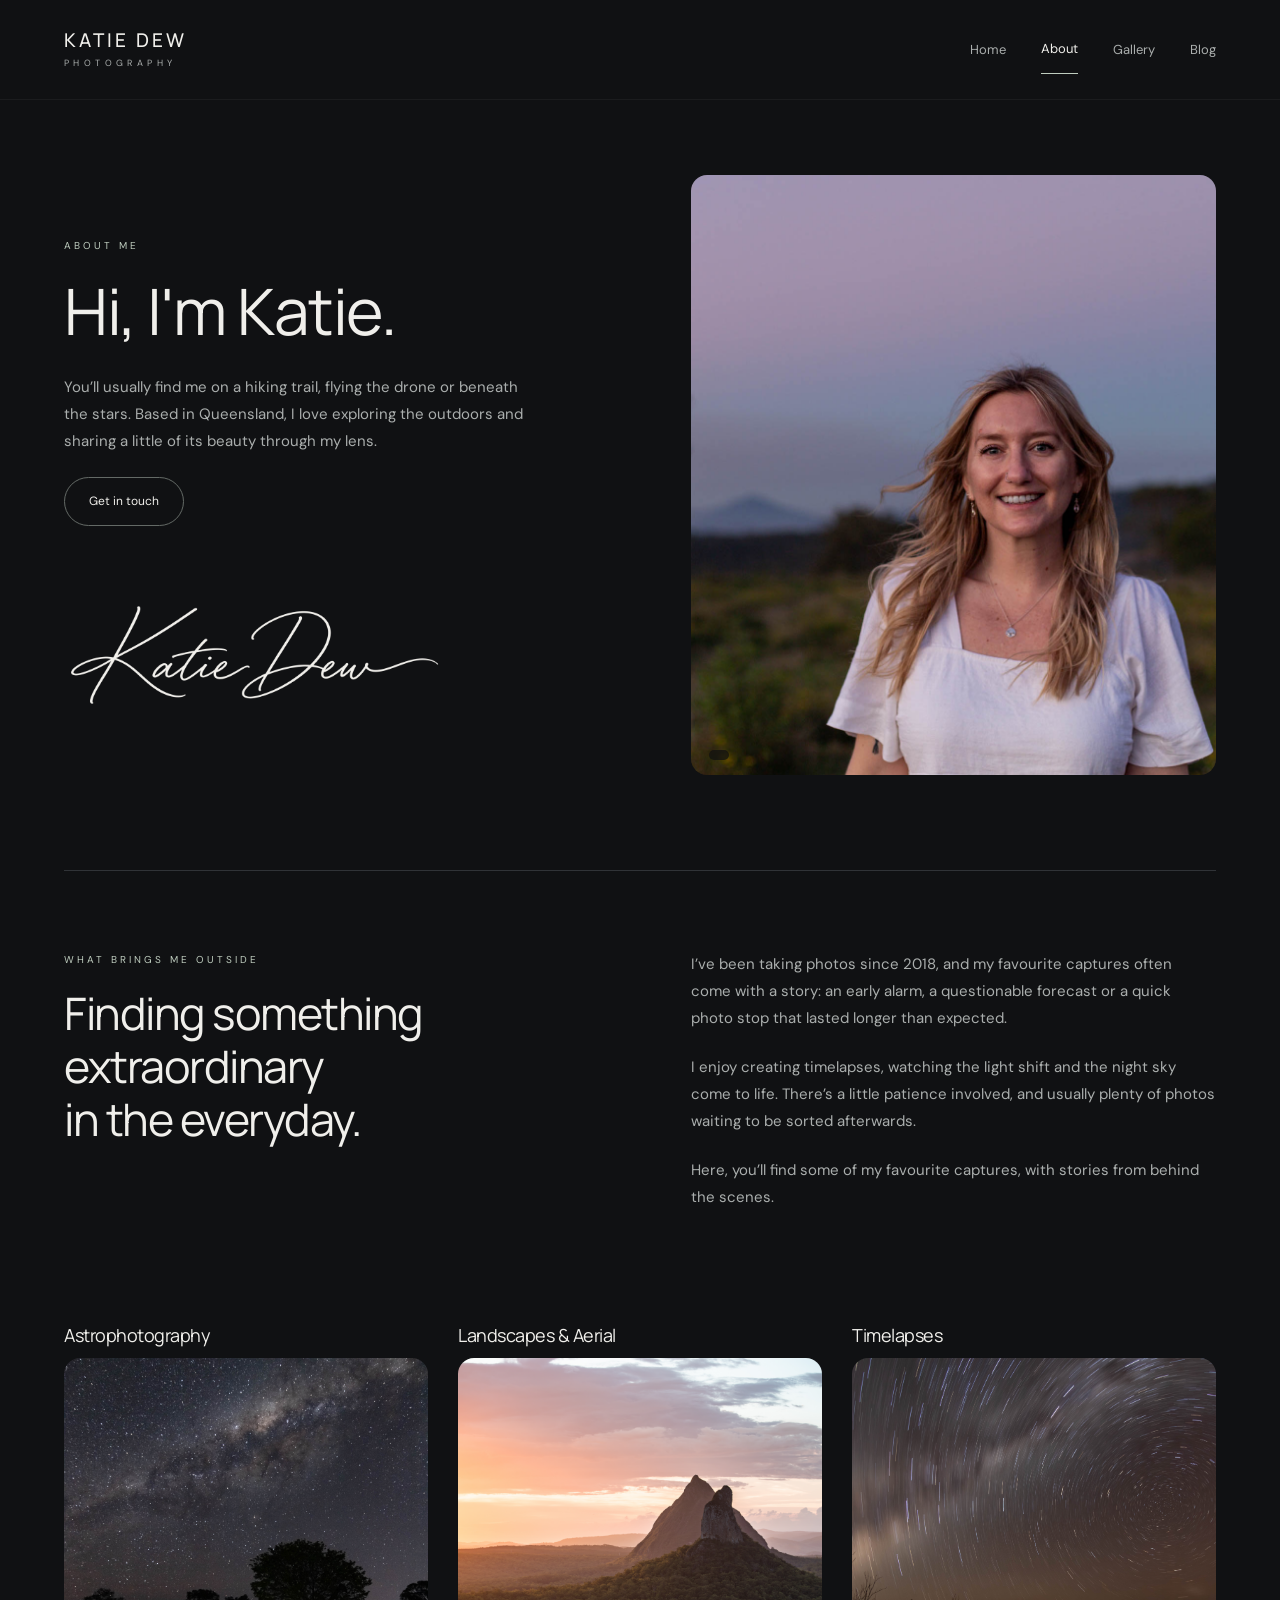
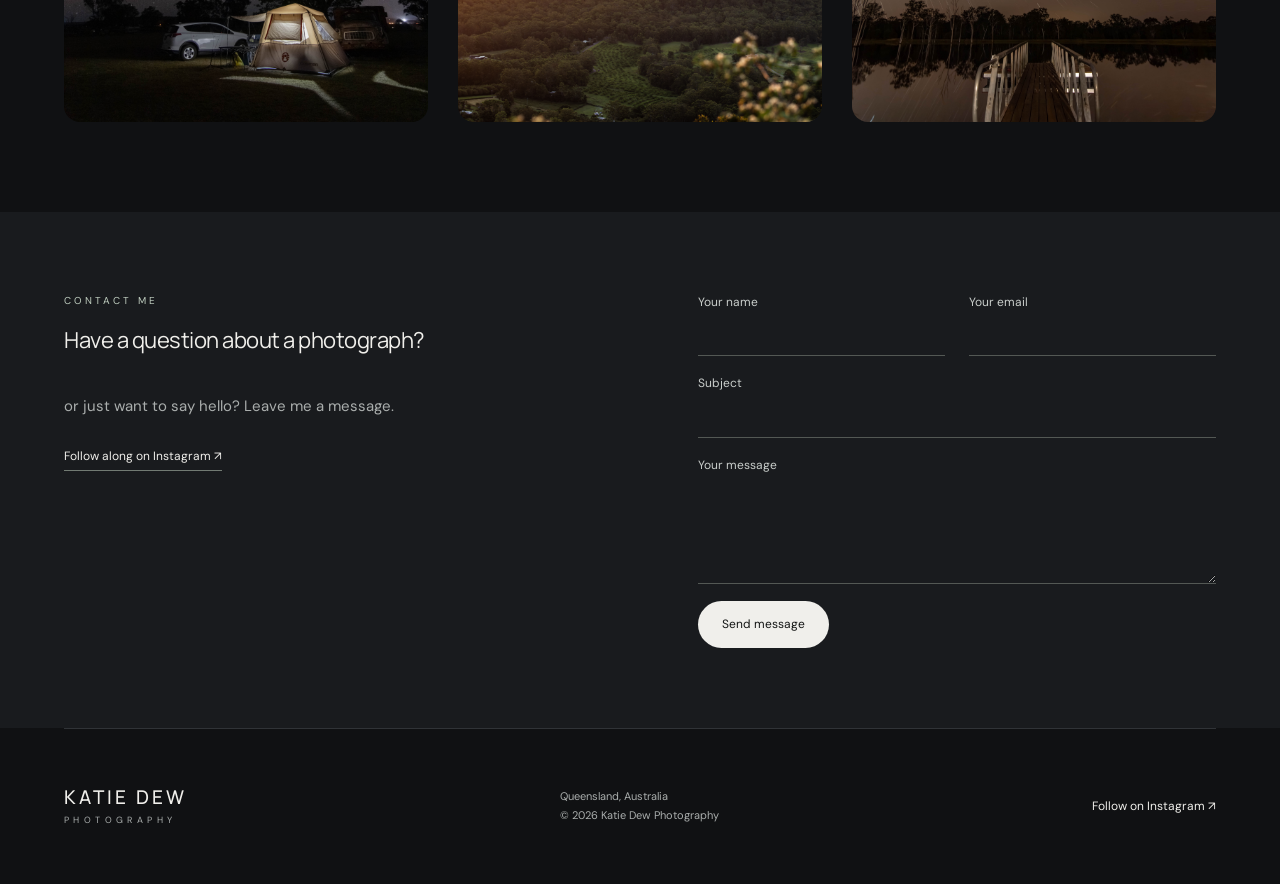
==== commit 80844c69: "Update about.html" ====
--- a/about.html
+++ b/about.html
@@ -60,7 +60,7 @@
           class="signature-image"
           src="photos/katie-dew-signature.png"
           alt="Katie Dew"
-          style="display:block; width:340px; max-width:100%; height:auto; margin-top:50px; object-fit:contain;"
+          style="display:block; width:380px; max-width:100%; height:auto; margin-top:60px; object-fit:contain;"
         >
       </div>
 
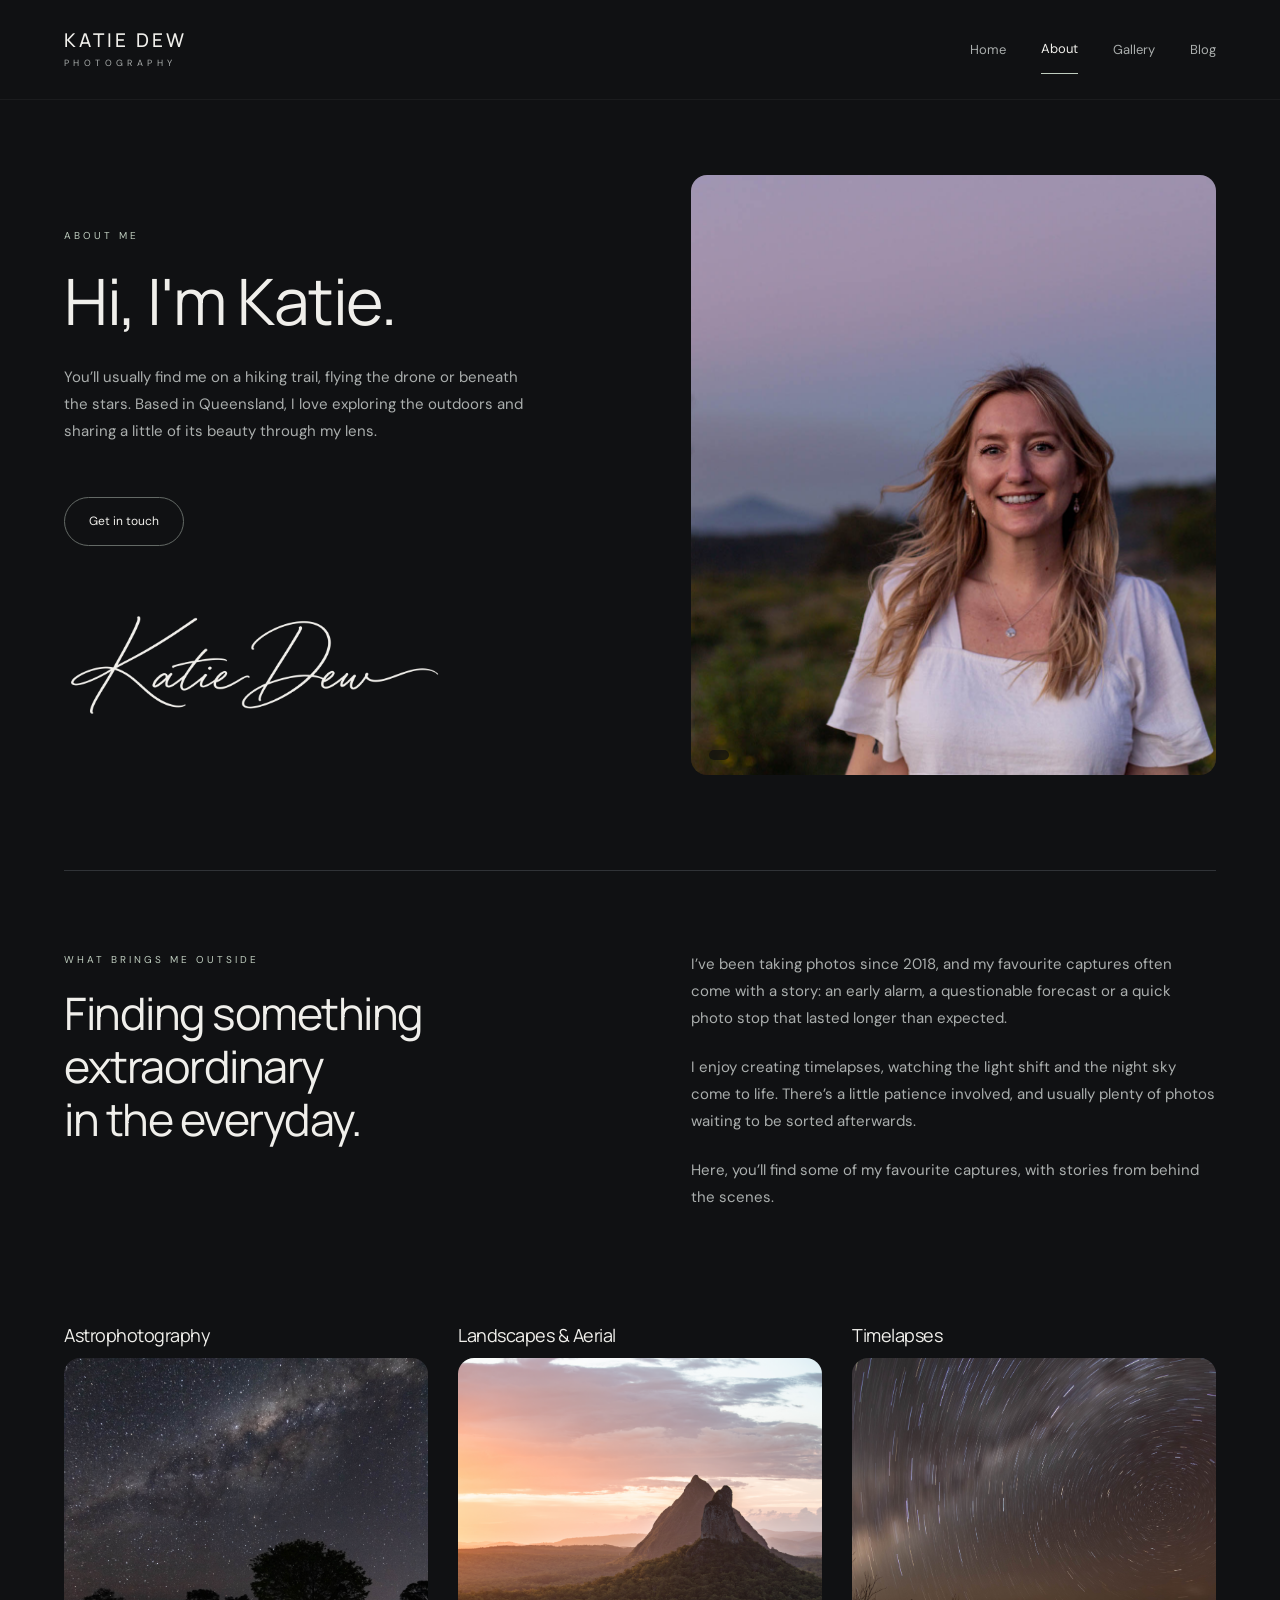
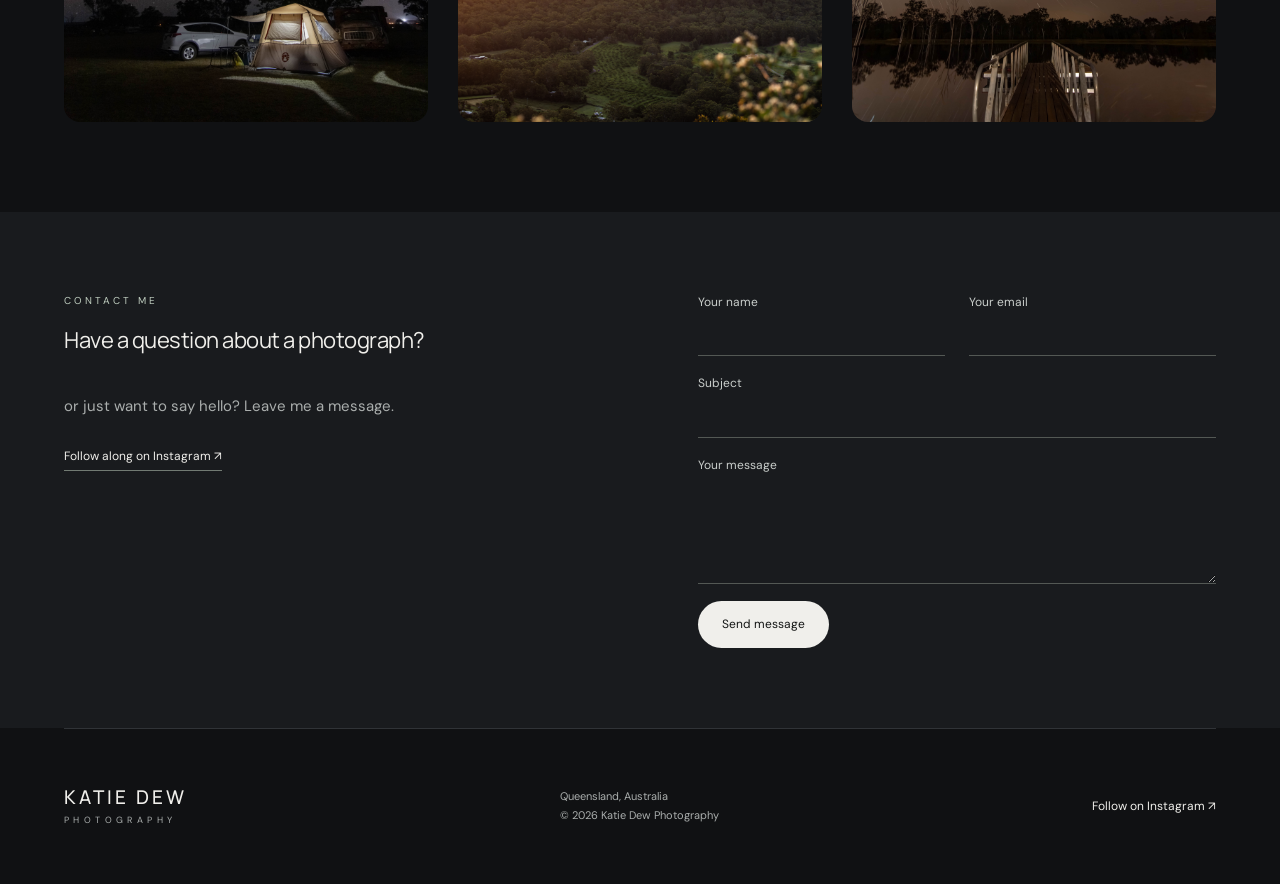
==== commit dc8359e0: "Update about.html" ====
--- a/about.html
+++ b/about.html
@@ -52,7 +52,7 @@
           the outdoors and sharing a little of its beauty through my lens.
         </p>
 
-        <a class="button outline" href="#contact">
+  <a class="button outline" href="#contact" style="margin-top:30px;">
           Get in touch
         </a>
 
@@ -60,7 +60,7 @@
           class="signature-image"
           src="photos/katie-dew-signature.png"
           alt="Katie Dew"
-          style="display:block; width:380px; max-width:100%; height:auto; margin-top:60px; object-fit:contain;"
+          style="display:block; width:380px; max-width:100%; height:auto; margin-top:50px; object-fit:contain;"
         >
       </div>
 
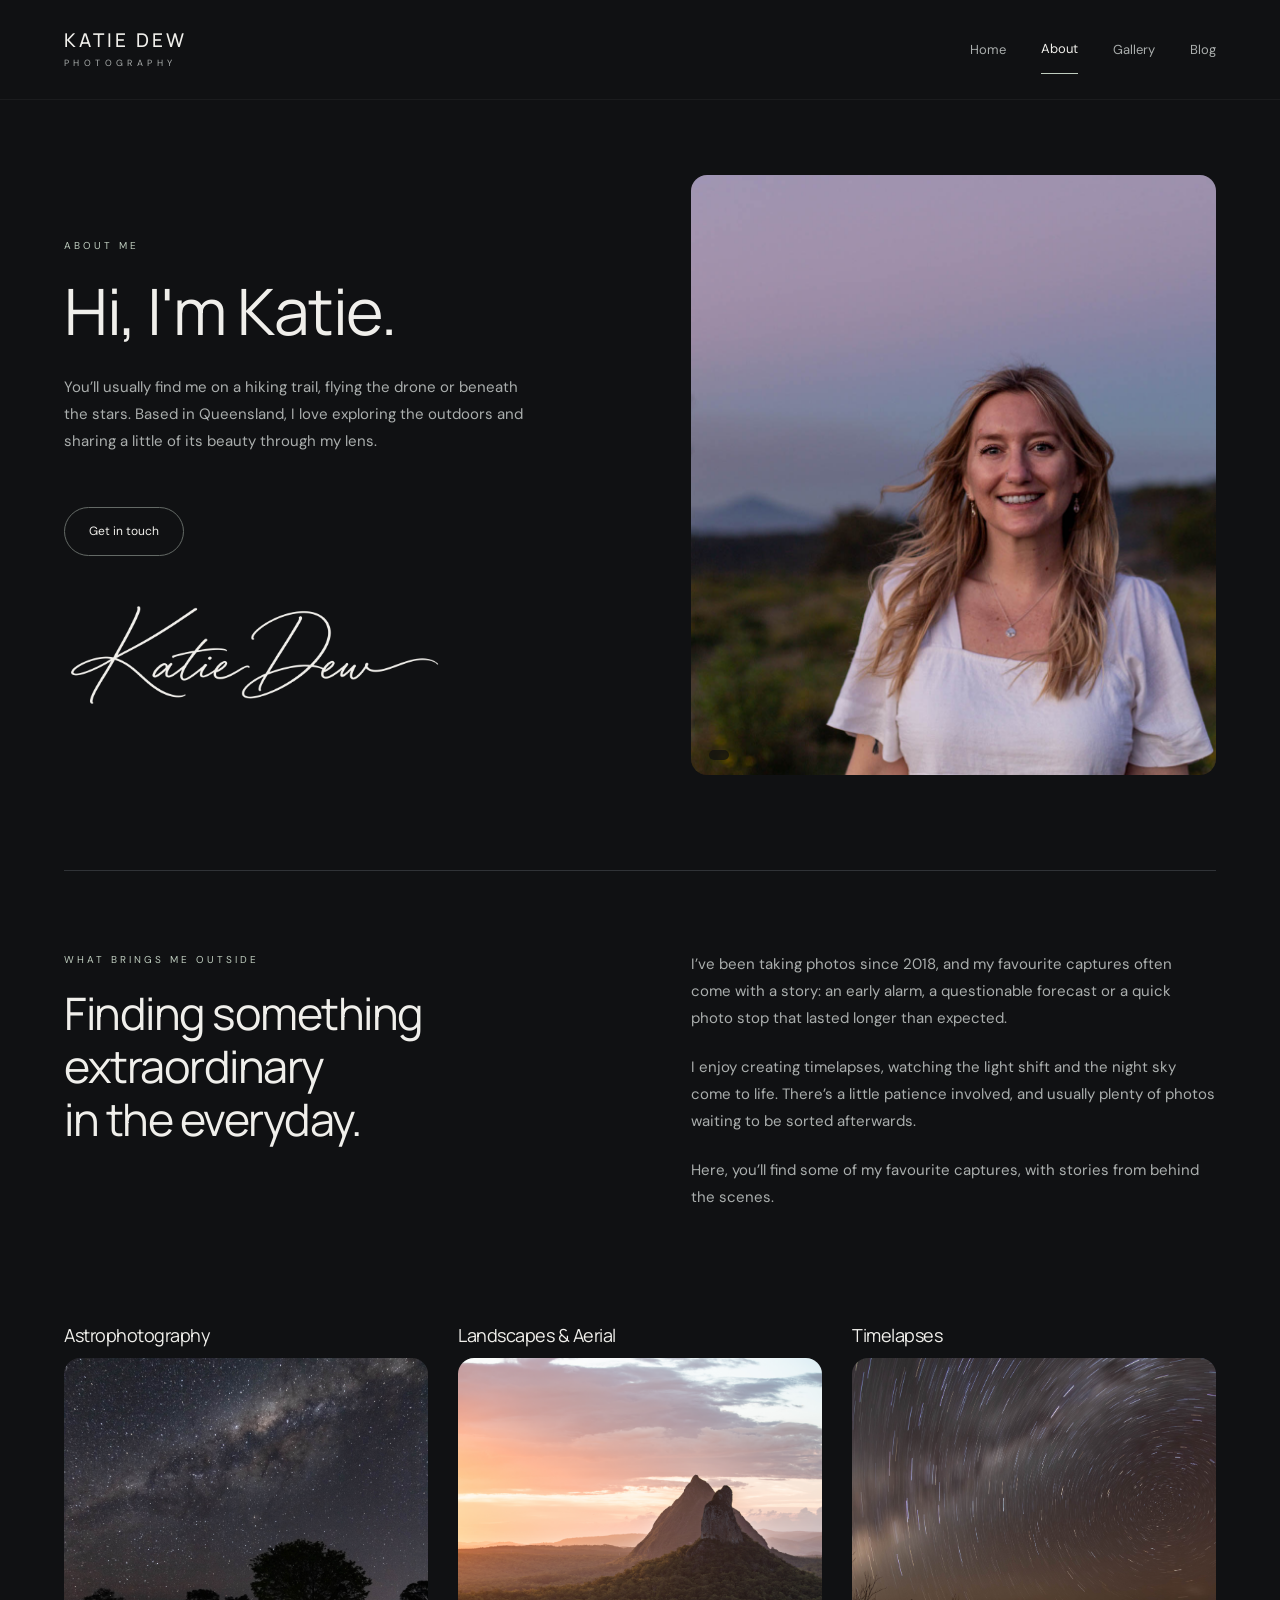
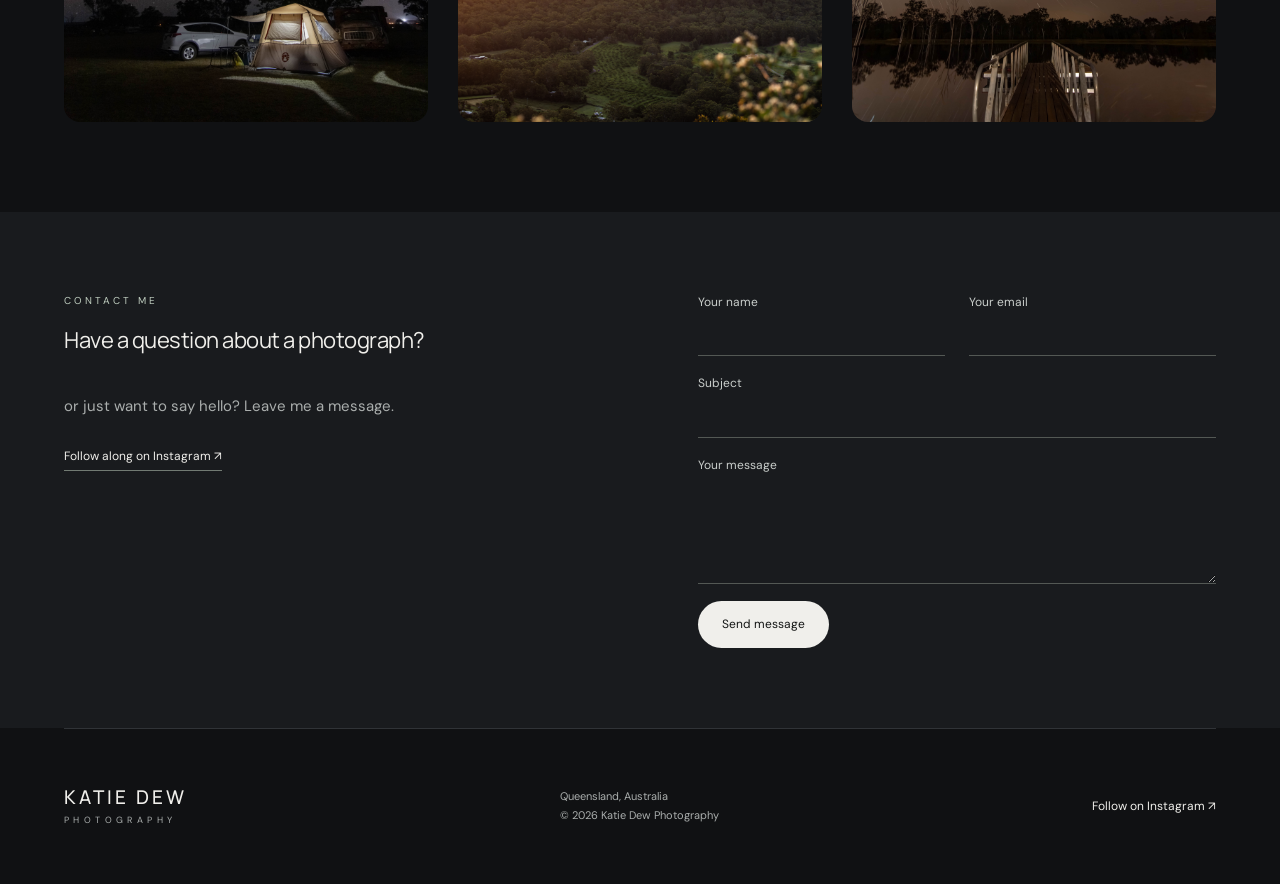
==== commit 8555d693: "Update about.html" ====
--- a/about.html
+++ b/about.html
@@ -60,7 +60,7 @@
           class="signature-image"
           src="photos/katie-dew-signature.png"
           alt="Katie Dew"
-          style="display:block; width:380px; max-width:100%; height:auto; margin-top:50px; object-fit:contain;"
+          style="display:block; width:380px; max-width:100%; height:auto; margin-top:30px; object-fit:contain;"
         >
       </div>
 
